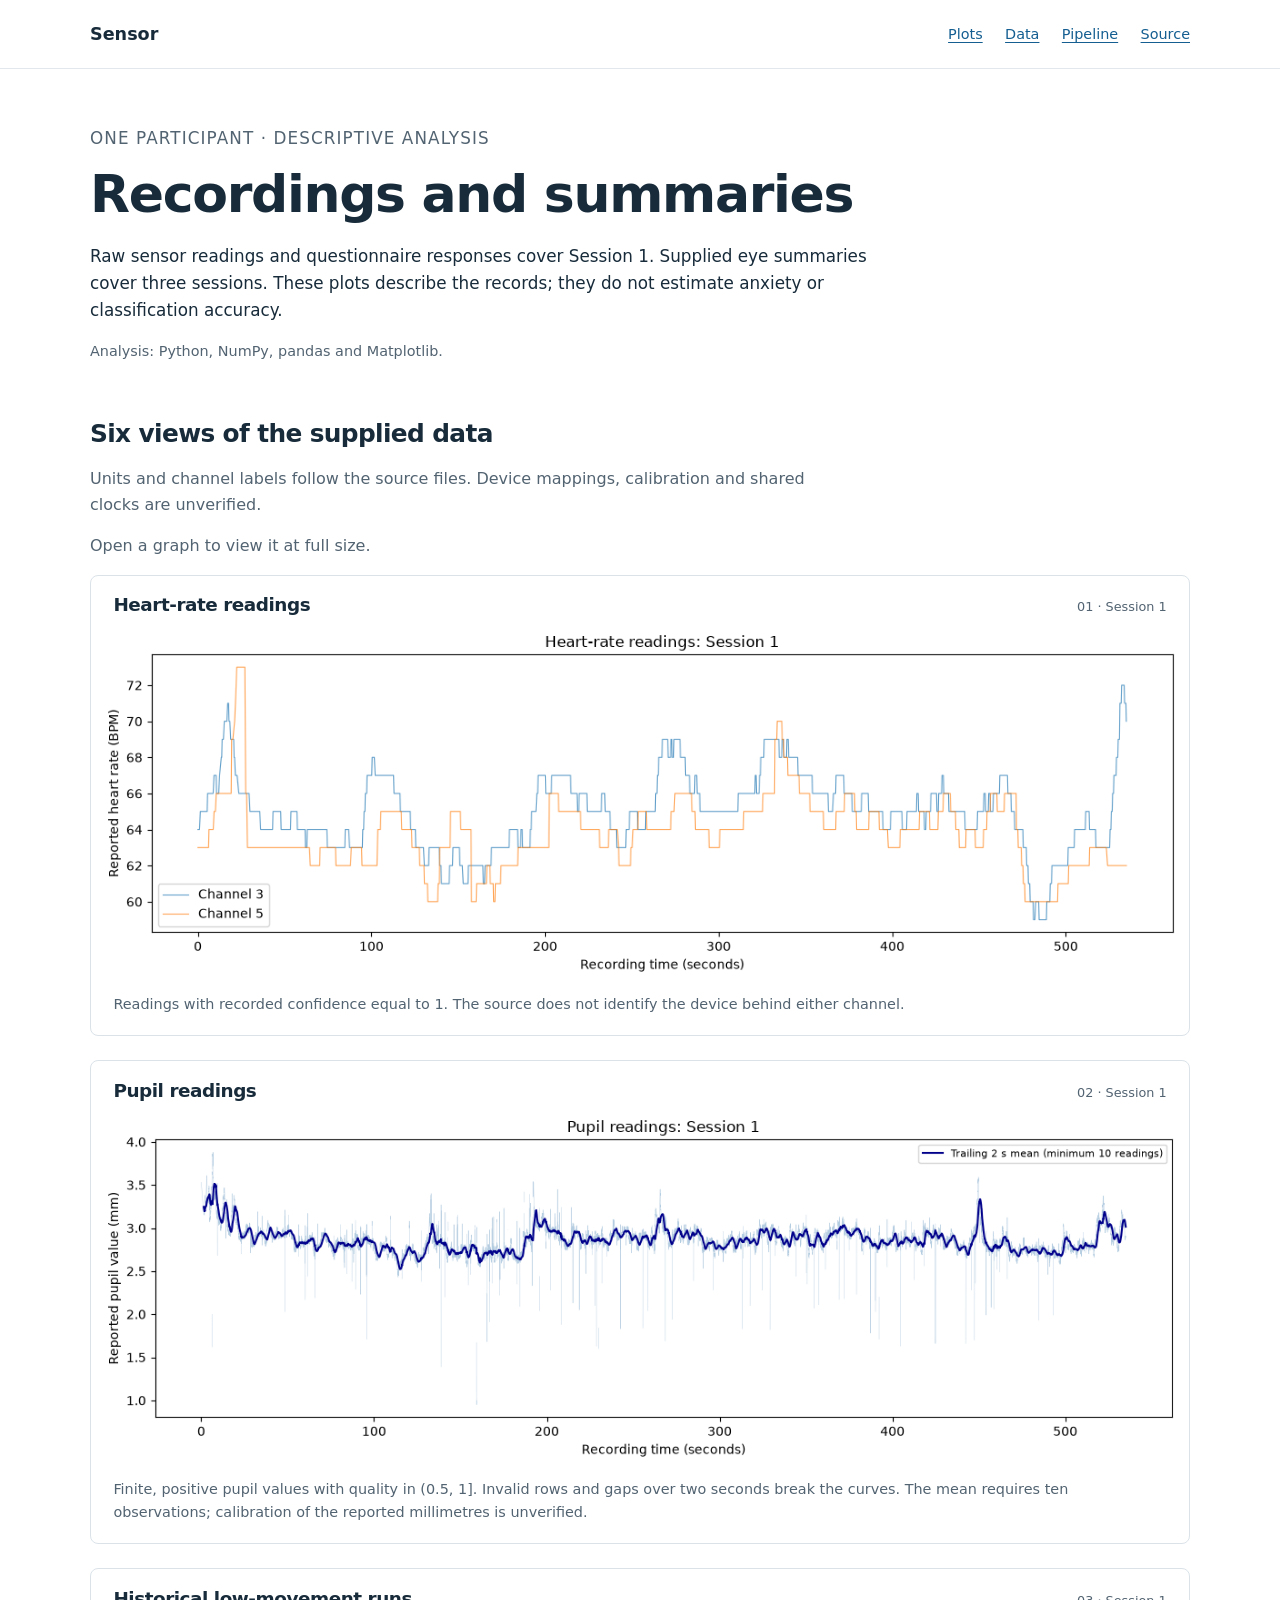
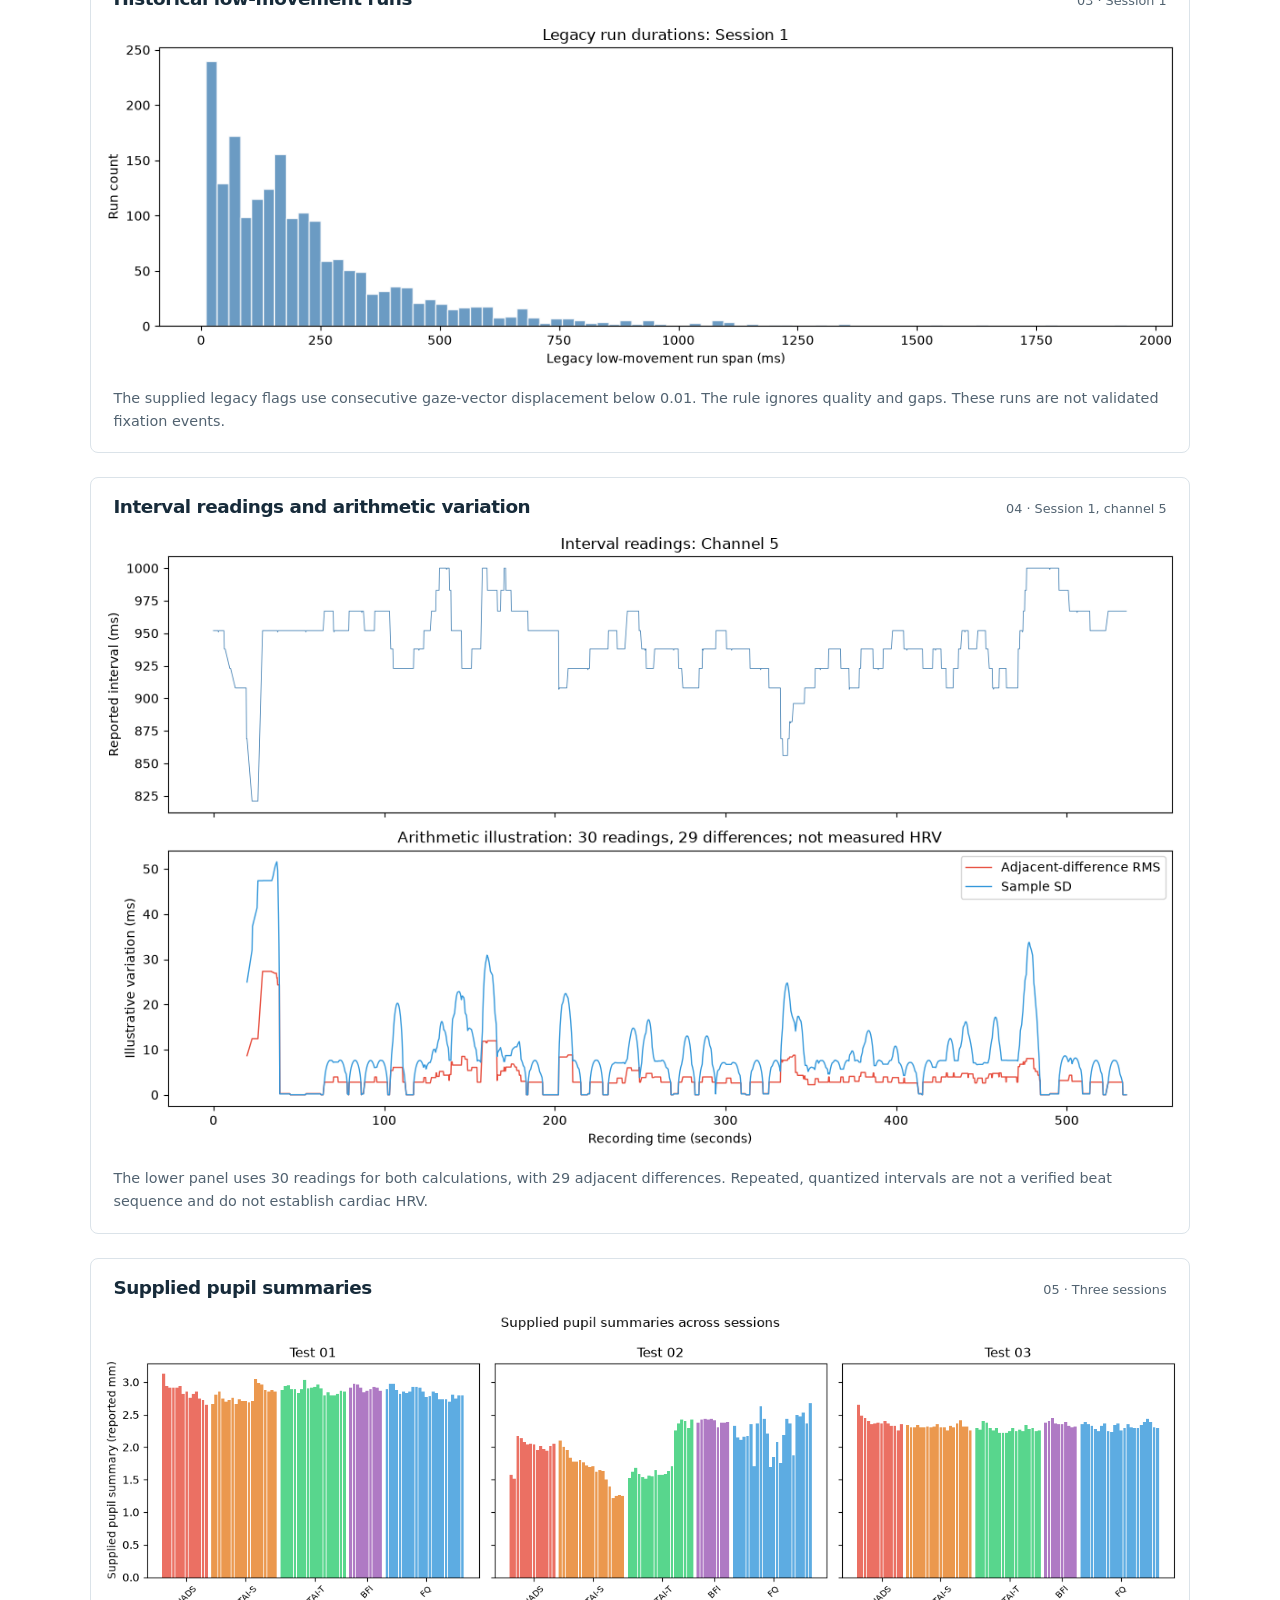
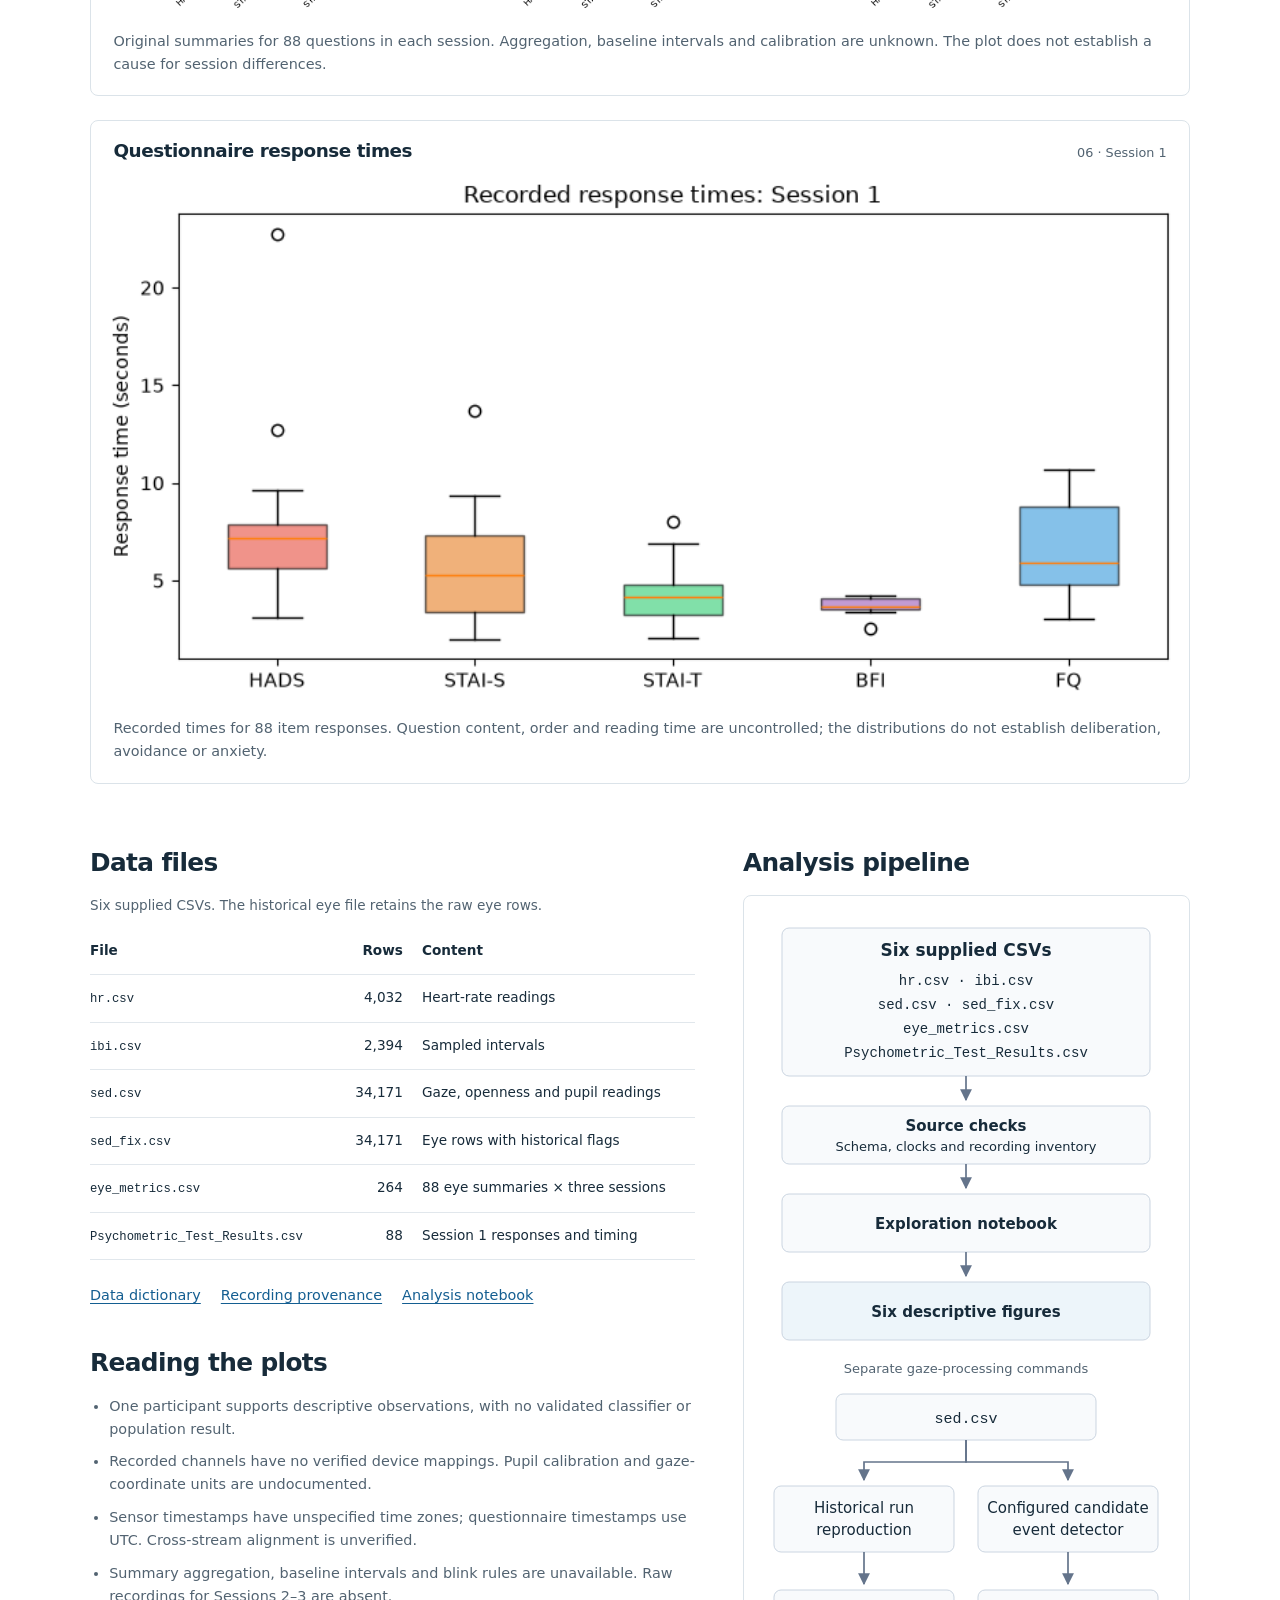
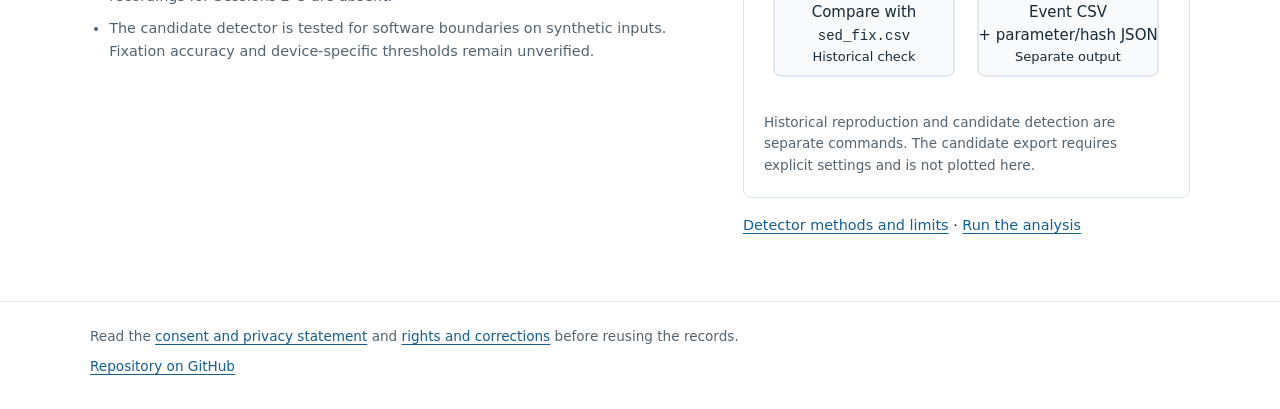
==== docs/index.html @ 4306611e "updated visuals" ====
<!doctype html>
<html lang="en">
  <head>
    <meta charset="utf-8">
    <meta name="viewport" content="width=device-width, initial-scale=1">
    <meta name="description" content="Descriptive plots of one participant's sensor recordings and supplied eye summaries, with data sources and analysis limits.">
    <title>Sensor · Recordings and summaries</title>
    <style>
      :root {
        color-scheme: light;
        font-family: system-ui, -apple-system, BlinkMacSystemFont, "Segoe UI", sans-serif;
        color: #172b3a;
        background: #fff;
        line-height: 1.6;
        font-synthesis: none;
      }

      * { box-sizing: border-box; }
      body { margin: 0; }
      a { color: #145e91; text-underline-offset: 0.2em; }
      a:hover { color: #0c3653; }
      a:focus-visible { outline: 3px solid #247bab; outline-offset: 4px; }
      p { margin: 0 0 1rem; }
      h1, h2, h3 { line-height: 1.25; letter-spacing: -0.025em; }
      h1 { margin: 0 0 1rem; font-size: clamp(2rem, 5vw, 3.25rem); font-weight: 650; }
      h2 { margin: 0 0 1rem; font-size: 1.55rem; font-weight: 650; }
      h3 { margin: 0; font-size: 1.15rem; font-weight: 650; }
      code { font-family: ui-monospace, SFMono-Regular, Consolas, monospace; font-size: 0.9em; }

      .wrap { width: min(1100px, calc(100% - 3rem)); margin-inline: auto; }
      .skip-link { position: absolute; left: 1rem; top: -5rem; background: #fff; padding: 0.5rem 1rem; }
      .skip-link:focus { top: 1rem; }
      .site-header { padding-block: 1.25rem; border-bottom: 1px solid #e1e7ec; }
      .header-row { display: flex; align-items: center; justify-content: space-between; gap: 1rem; }
      .project-name { font-size: 1.1rem; font-weight: 650; }
      nav { display: flex; flex-wrap: wrap; gap: 0.75rem 1.4rem; font-size: 0.9rem; }
      .intro { max-width: 800px; padding-block: 3.5rem 2.5rem; }
      .eyebrow { margin-bottom: 0.65rem; font-size: 0.8rem; color: #526371; letter-spacing: 0.065em; text-transform: uppercase; }
      .intro p { font-size: 1.05rem; }
      .tools { color: #526371; font-size: 0.9rem !important; }
      section { scroll-margin-top: 1.5rem; }
      .section-intro { max-width: 760px; color: #526371; }
      .plot-list { display: grid; gap: 1.5rem; }
      .plot-card { margin: 0; border: 1px solid #dbe3e9; border-radius: 8px; overflow: hidden; background: #fff; }
      .plot-heading { display: flex; align-items: baseline; justify-content: space-between; gap: 1rem; padding: 1.1rem 1.4rem 0; }
      .plot-scope { flex-shrink: 0; font-size: 0.8rem; color: #526371; }
      .plot-image { display: block; }
      .plot-image:focus-visible { outline-offset: -3px; }
      .plot-card img { display: block; width: 100%; height: auto; padding: 0.5rem; }
      .plot-card figcaption { padding: 0.25rem 1.4rem 1.2rem; color: #526371; font-size: 0.9rem; }
      .details { display: grid; grid-template-columns: minmax(0, 1.15fr) minmax(300px, 0.85fr); gap: 3rem; margin-block: 4rem; align-items: start; }
      .table-wrap { overflow-x: auto; margin-bottom: 1.5rem; }
      table { border-collapse: collapse; width: 100%; font-size: 0.85rem; }
      caption { text-align: left; padding-bottom: 0.75rem; color: #526371; }
      th, td { padding: 0.75rem 0.6rem; text-align: left; border-bottom: 1px solid #e1e7ec; vertical-align: top; }
      th:first-child, td:first-child { padding-left: 0; }
      th:last-child, td:last-child { padding-right: 0; }
      th { font-weight: 600; }
      .row-count { text-align: right; font-variant-numeric: tabular-nums; white-space: nowrap; }
      td code { overflow-wrap: anywhere; }
      .data-links { display: flex; flex-wrap: wrap; gap: 0.5rem 1.25rem; font-size: 0.9rem; }
      .limits { margin-top: 2.5rem; }
      .limits ul { margin: 0; padding-left: 1.2rem; color: #526371; font-size: 0.9rem; }
      .limits li + li { margin-top: 0.6rem; }
      .pipeline { margin: 0; padding: 1.25rem; border: 1px solid #dbe3e9; border-radius: 8px; }
      .pipeline svg { display: block; width: 100%; max-width: 400px; height: auto; margin-inline: auto; }
      .pipeline figcaption { margin-top: 1rem; font-size: 0.85rem; color: #526371; }
      .methods-link { margin: 1rem 0 0; font-size: 0.9rem; }
      footer { padding-block: 1.5rem 2rem; border-top: 1px solid #e1e7ec; color: #526371; font-size: 0.85rem; }
      footer p { margin-bottom: 0.5rem; }

      @media (max-width: 820px) {
        .details { grid-template-columns: 1fr; gap: 2.5rem; }
        .pipeline { max-width: 480px; margin-inline: auto; }
      }

      @media (max-width: 540px) {
        .wrap { width: calc(100% - 2rem); }
        .header-row { align-items: flex-start; flex-direction: column; gap: 0.6rem; }
        nav { gap: 0.5rem 1rem; }
        .intro { padding-block: 2.5rem 1.75rem; }
        .plot-heading { flex-direction: column; gap: 0.25rem; padding: 1rem 1rem 0; }
        .plot-card img { padding: 0.25rem; }
        .plot-card figcaption { padding: 0.3rem 1rem 1rem; }
        .details { margin-block: 3rem; }
        .pipeline { padding: 0.75rem; }
        th, td { padding-inline: 0.4rem; }
      }
    </style>
  </head>
  <body>
    <a class="skip-link" href="#plots">Skip to plots</a>
    <header class="site-header">
      <div class="wrap header-row">
        <span class="project-name">Sensor</span>
        <nav aria-label="Main navigation">
          <a href="#plots">Plots</a>
          <a href="#data">Data</a>
          <a href="#pipeline">Pipeline</a>
          <a href="https://github.com/urmeo/sensor">Source</a>
        </nav>
      </div>
    </header>

    <main class="wrap">
      <div class="intro">
        <p class="eyebrow">One participant · Descriptive analysis</p>
        <h1>Recordings and summaries</h1>
        <p>Raw sensor readings and questionnaire responses cover Session 1. Supplied eye summaries cover three sessions. These plots describe the records; they do not estimate anxiety or classification accuracy.</p>
        <p class="tools">Analysis: Python, NumPy, pandas and Matplotlib.</p>
      </div>

      <section id="plots" aria-labelledby="plots-title">
        <h2 id="plots-title">Six views of the supplied data</h2>
        <p class="section-intro">Units and channel labels follow the source files. Device mappings, calibration and shared clocks are unverified.</p>
        <p class="section-intro">Open a graph to view it at full size.</p>
        <div class="plot-list">
          <figure class="plot-card">
            <div class="plot-heading">
              <h3>Heart-rate readings</h3>
              <span class="plot-scope">01 · Session 1</span>
            </div>
            <a class="plot-image" href="figures/01_heart_rate.png">
              <img src="figures/01_heart_rate.png" width="1200" height="400" alt="Reported heart rate over recording time for anonymous channels 3 and 5 in Session 1." decoding="async">
            </a>
            <figcaption>Readings with recorded confidence equal to 1. The source does not identify the device behind either channel.</figcaption>
          </figure>

          <figure class="plot-card">
            <div class="plot-heading">
              <h3>Pupil readings</h3>
              <span class="plot-scope">02 · Session 1</span>
            </div>
            <a class="plot-image" href="figures/02_pupil_readings.png">
              <img src="figures/02_pupil_readings.png" width="1200" height="400" alt="Reported pupil values and a trailing two-second mean over Session 1 recording time, with breaks at invalid readings and long gaps." loading="lazy" decoding="async">
            </a>
            <figcaption>Finite, positive pupil values with quality in (0.5, 1]. Invalid rows and gaps over two seconds break the curves. The mean requires ten observations; calibration of the reported millimetres is unverified.</figcaption>
          </figure>

          <figure class="plot-card">
            <div class="plot-heading">
              <h3>Historical low-movement runs</h3>
              <span class="plot-scope">03 · Session 1</span>
            </div>
            <a class="plot-image" href="figures/03_legacy_run_durations.png">
              <img src="figures/03_legacy_run_durations.png" width="1200" height="400" alt="Histogram of positive elapsed spans for historical low-movement gaze runs in Session 1." loading="lazy" decoding="async">
            </a>
            <figcaption>The supplied legacy flags use consecutive gaze-vector displacement below 0.01. The rule ignores quality and gaps. These runs are not validated fixation events.</figcaption>
          </figure>

          <figure class="plot-card">
            <div class="plot-heading">
              <h3>Interval readings and arithmetic variation</h3>
              <span class="plot-scope">04 · Session 1, channel 5</span>
            </div>
            <a class="plot-image" href="figures/04_interval_variation.png">
              <img src="figures/04_interval_variation.png" width="1200" height="700" alt="Two panels showing channel 5 interval readings and illustrative adjacent-difference RMS and sample standard deviation in windows of 30 readings." loading="lazy" decoding="async">
            </a>
            <figcaption>The lower panel uses 30 readings for both calculations, with 29 adjacent differences. Repeated, quantized intervals are not a verified beat sequence and do not establish cardiac HRV.</figcaption>
          </figure>

          <figure class="plot-card">
            <div class="plot-heading">
              <h3>Supplied pupil summaries</h3>
              <span class="plot-scope">05 · Three sessions</span>
            </div>
            <a class="plot-image" href="figures/05_pupil_summaries.png">
              <img src="figures/05_pupil_summaries.png" width="1400" height="400" alt="Three panels showing supplied pupil summaries for Test 01, Test 02 and Test 03, grouped by questionnaire type." loading="lazy" decoding="async">
            </a>
            <figcaption>Original summaries for 88 questions in each session. Aggregation, baseline intervals and calibration are unknown. The plot does not establish a cause for session differences.</figcaption>
          </figure>

          <figure class="plot-card">
            <div class="plot-heading">
              <h3>Questionnaire response times</h3>
              <span class="plot-scope">06 · Session 1</span>
            </div>
            <a class="plot-image" href="figures/06_response_times.png">
              <img src="figures/06_response_times.png" width="800" height="400" alt="Box plots of recorded response times for HADS, STAI-S, STAI-T, BFI and FQ questionnaire items in Session 1." loading="lazy" decoding="async">
            </a>
            <figcaption>Recorded times for 88 item responses. Question content, order and reading time are uncontrolled; the distributions do not establish deliberation, avoidance or anxiety.</figcaption>
          </figure>
        </div>
      </section>

      <div class="details">
        <div>
          <section id="data" aria-labelledby="data-title">
            <h2 id="data-title">Data files</h2>
            <div class="table-wrap">
              <table>
                <caption>Six supplied CSVs. The historical eye file retains the raw eye rows.</caption>
                <thead>
                  <tr><th scope="col">File</th><th scope="col" class="row-count">Rows</th><th scope="col">Content</th></tr>
                </thead>
                <tbody>
                  <tr><td><code>hr.csv</code></td><td class="row-count">4,032</td><td>Heart-rate readings</td></tr>
                  <tr><td><code>ibi.csv</code></td><td class="row-count">2,394</td><td>Sampled intervals</td></tr>
                  <tr><td><code>sed.csv</code></td><td class="row-count">34,171</td><td>Gaze, openness and pupil readings</td></tr>
                  <tr><td><code>sed_fix.csv</code></td><td class="row-count">34,171</td><td>Eye rows with historical flags</td></tr>
                  <tr><td><code>eye_metrics.csv</code></td><td class="row-count">264</td><td>88 eye summaries × three sessions</td></tr>
                  <tr><td><code>Psychometric_Test_Results.csv</code></td><td class="row-count">88</td><td>Session 1 responses and timing</td></tr>
                </tbody>
              </table>
            </div>
            <div class="data-links">
              <a href="https://github.com/urmeo/sensor/blob/main/data/DATA_DICTIONARY.md">Data dictionary</a>
              <a href="https://github.com/urmeo/sensor/blob/main/data/RECORDING_PROVENANCE.json">Recording provenance</a>
              <a href="https://github.com/urmeo/sensor/blob/main/notebooks/explore_data.ipynb">Analysis notebook</a>
            </div>
          </section>

          <section class="limits" aria-labelledby="limits-title">
            <h2 id="limits-title">Reading the plots</h2>
            <ul>
              <li>One participant supports descriptive observations, with no validated classifier or population result.</li>
              <li>Recorded channels have no verified device mappings. Pupil calibration and gaze-coordinate units are undocumented.</li>
              <li>Sensor timestamps have unspecified time zones; questionnaire timestamps use UTC. Cross-stream alignment is unverified.</li>
              <li>Summary aggregation, baseline intervals and blink rules are unavailable. Raw recordings for Sessions 2–3 are absent.</li>
              <li>The candidate detector is tested for software boundaries on synthetic inputs. Fixation accuracy and device-specific thresholds remain unverified.</li>
            </ul>
          </section>
        </div>

        <section id="pipeline" aria-labelledby="pipeline-title">
          <h2 id="pipeline-title">Analysis pipeline</h2>
          <figure class="pipeline">
            <svg viewBox="0 0 400 780" xmlns="http://www.w3.org/2000/svg" role="img" aria-labelledby="pipeline-svg-title pipeline-svg-desc">
              <title id="pipeline-svg-title">Descriptive analysis and separate gaze-processing commands</title>
              <desc id="pipeline-svg-desc">The six supplied CSV files pass through source checks and the analysis notebook to six descriptive figures. Separately, sed.csv can reproduce historical gaze runs for comparison with sed_fix.csv or run a configured candidate event detector that writes an event CSV and parameter and hash JSON. Candidate outputs do not feed these figures.</desc>
              <defs>
                <marker id="arrow" viewBox="0 0 10 10" refX="9" refY="5" markerWidth="7" markerHeight="7" orient="auto-start-reverse">
                  <path d="M 0 0 L 10 5 L 0 10 z" fill="#64748b"/>
                </marker>
              </defs>
              <g fill="#f8fafc" stroke="#cbd5e1">
                <rect x="16" y="12" width="368" height="148" rx="7"/>
                <rect x="16" y="190" width="368" height="58" rx="7"/>
                <rect x="16" y="278" width="368" height="58" rx="7"/>
                <rect x="16" y="366" width="368" height="58" rx="7" fill="#edf5fa"/>
                <rect x="70" y="478" width="260" height="46" rx="7"/>
                <rect x="8" y="570" width="180" height="66" rx="7"/>
                <rect x="212" y="570" width="180" height="66" rx="7"/>
                <rect x="8" y="674" width="180" height="86" rx="7"/>
                <rect x="212" y="674" width="180" height="86" rx="7"/>
              </g>
              <g stroke="#64748b" stroke-width="1.7" fill="none" marker-end="url(#arrow)">
                <path d="M200 160 V184"/>
                <path d="M200 248 V272"/>
                <path d="M200 336 V360"/>
                <path d="M200 524 V546 H98 V564"/>
                <path d="M200 524 V546 H302 V564"/>
                <path d="M98 636 V668"/>
                <path d="M302 636 V668"/>
              </g>
              <g fill="#172b3a" text-anchor="middle" font-family="system-ui, sans-serif" font-size="15">
                <text x="200" y="40" font-size="17" font-weight="600">Six supplied CSVs</text>
                <text x="200" y="69" font-family="ui-monospace, monospace" font-size="14">hr.csv · ibi.csv</text>
                <text x="200" y="93" font-family="ui-monospace, monospace" font-size="14">sed.csv · sed_fix.csv</text>
                <text x="200" y="117" font-family="ui-monospace, monospace" font-size="14">eye_metrics.csv</text>
                <text x="200" y="141" font-family="ui-monospace, monospace" font-size="14">Psychometric_Test_Results.csv</text>
                <text x="200" y="215" font-weight="600">Source checks</text>
                <text x="200" y="235" font-size="13">Schema, clocks and recording inventory</text>
                <text x="200" y="313" font-weight="600">Exploration notebook</text>
                <text x="200" y="401" font-weight="600">Six descriptive figures</text>
                <text x="200" y="457" fill="#526371" font-size="13">Separate gaze-processing commands</text>
                <text x="200" y="507" font-family="ui-monospace, monospace">sed.csv</text>
                <text x="98" y="597">Historical run</text>
                <text x="98" y="619">reproduction</text>
                <text x="302" y="597">Configured candidate</text>
                <text x="302" y="619">event detector</text>
                <text x="98" y="701">Compare with</text>
                <text x="98" y="724" font-family="ui-monospace, monospace" font-size="14">sed_fix.csv</text>
                <text x="98" y="745" font-size="13">Historical check</text>
                <text x="302" y="701">Event CSV</text>
                <text x="302" y="724">+ parameter/hash JSON</text>
                <text x="302" y="745" font-size="13">Separate output</text>
              </g>
            </svg>
            <figcaption>Historical reproduction and candidate detection are separate commands. The candidate export requires explicit settings and is not plotted here.</figcaption>
          </figure>
          <p class="methods-link"><a href="https://github.com/urmeo/sensor/blob/main/docs/FIXATION_DETECTOR.md">Detector methods and limits</a> · <a href="https://github.com/urmeo/sensor/blob/main/README.md">Run the analysis</a></p>
        </section>
      </div>
    </main>

    <footer>
      <div class="wrap">
        <p>Read the <a href="https://github.com/urmeo/sensor/blob/main/DATA_ETHICS.md">consent and privacy statement</a> and <a href="https://github.com/urmeo/sensor/blob/main/NOTICE.md">rights and corrections</a> before reusing the records.</p>
        <a href="https://github.com/urmeo/sensor/tree/main">Repository on GitHub</a>
      </div>
    </footer>
  </body>
</html>
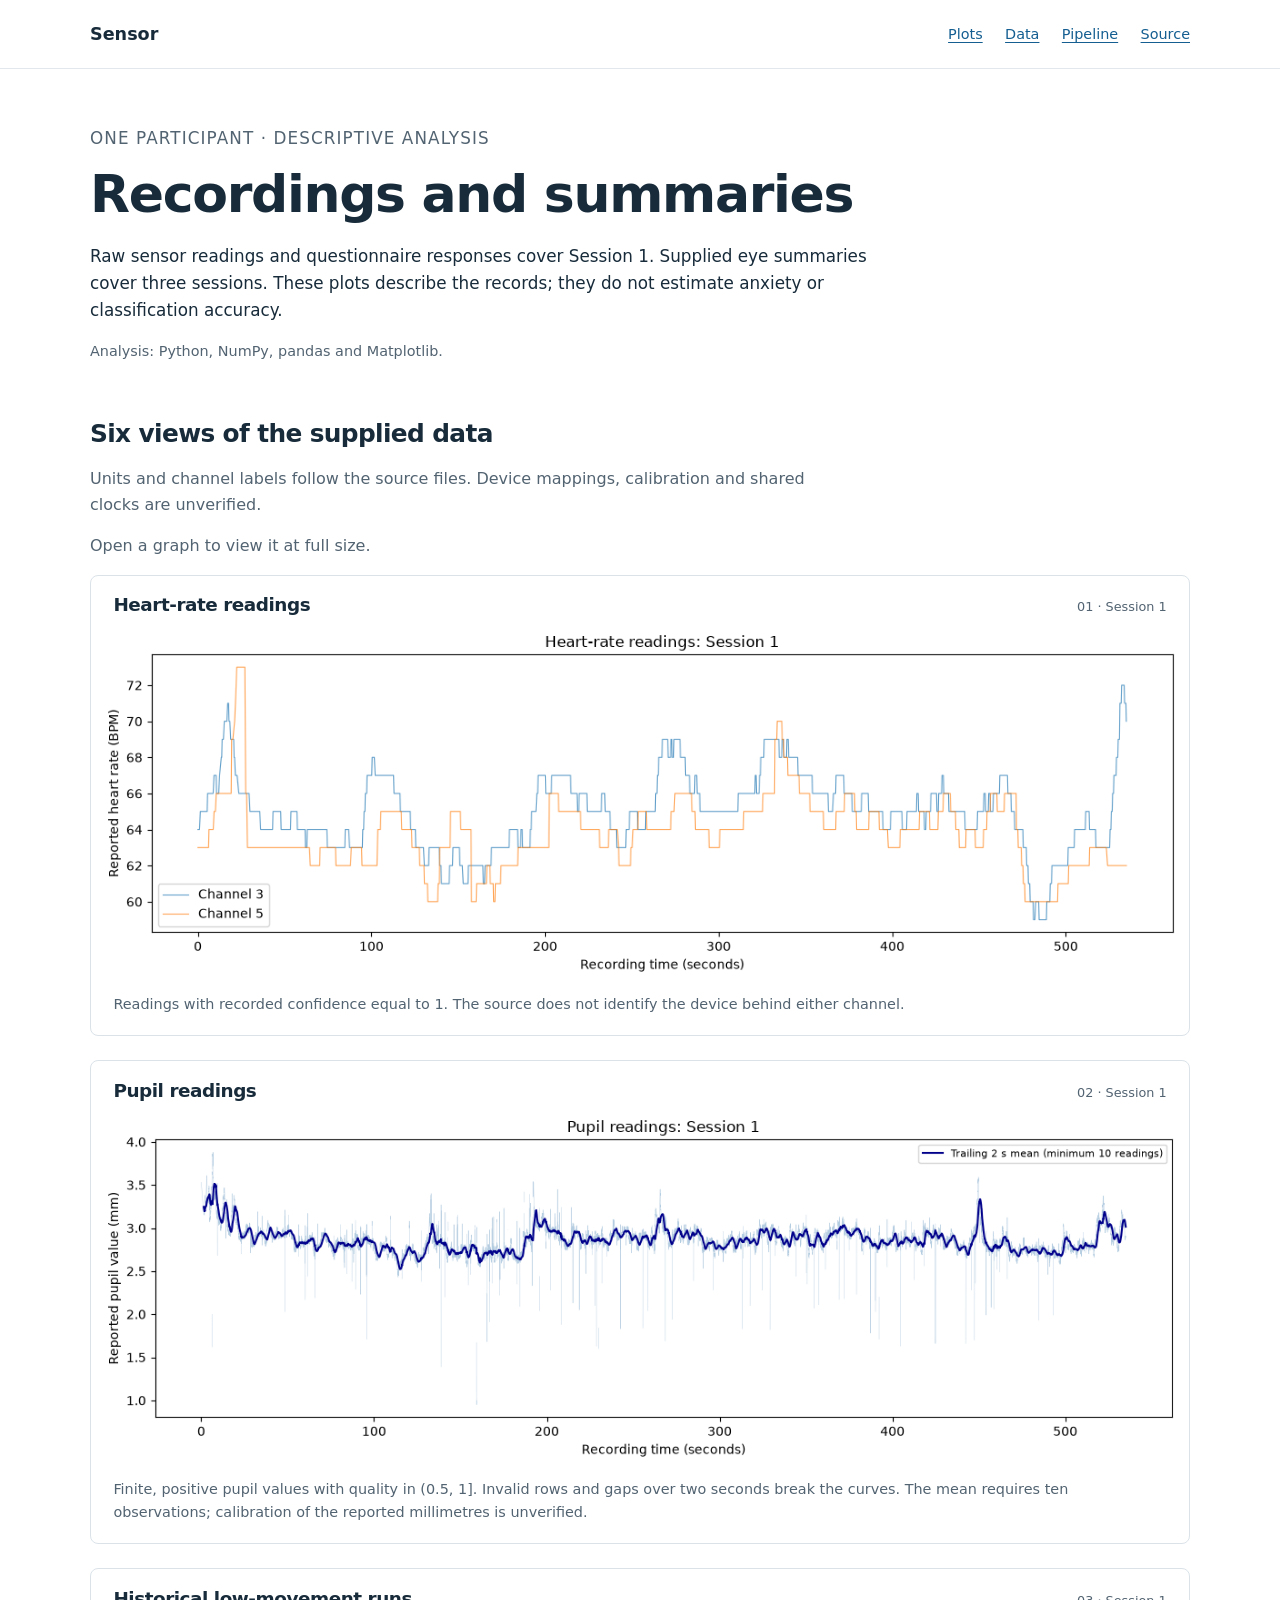
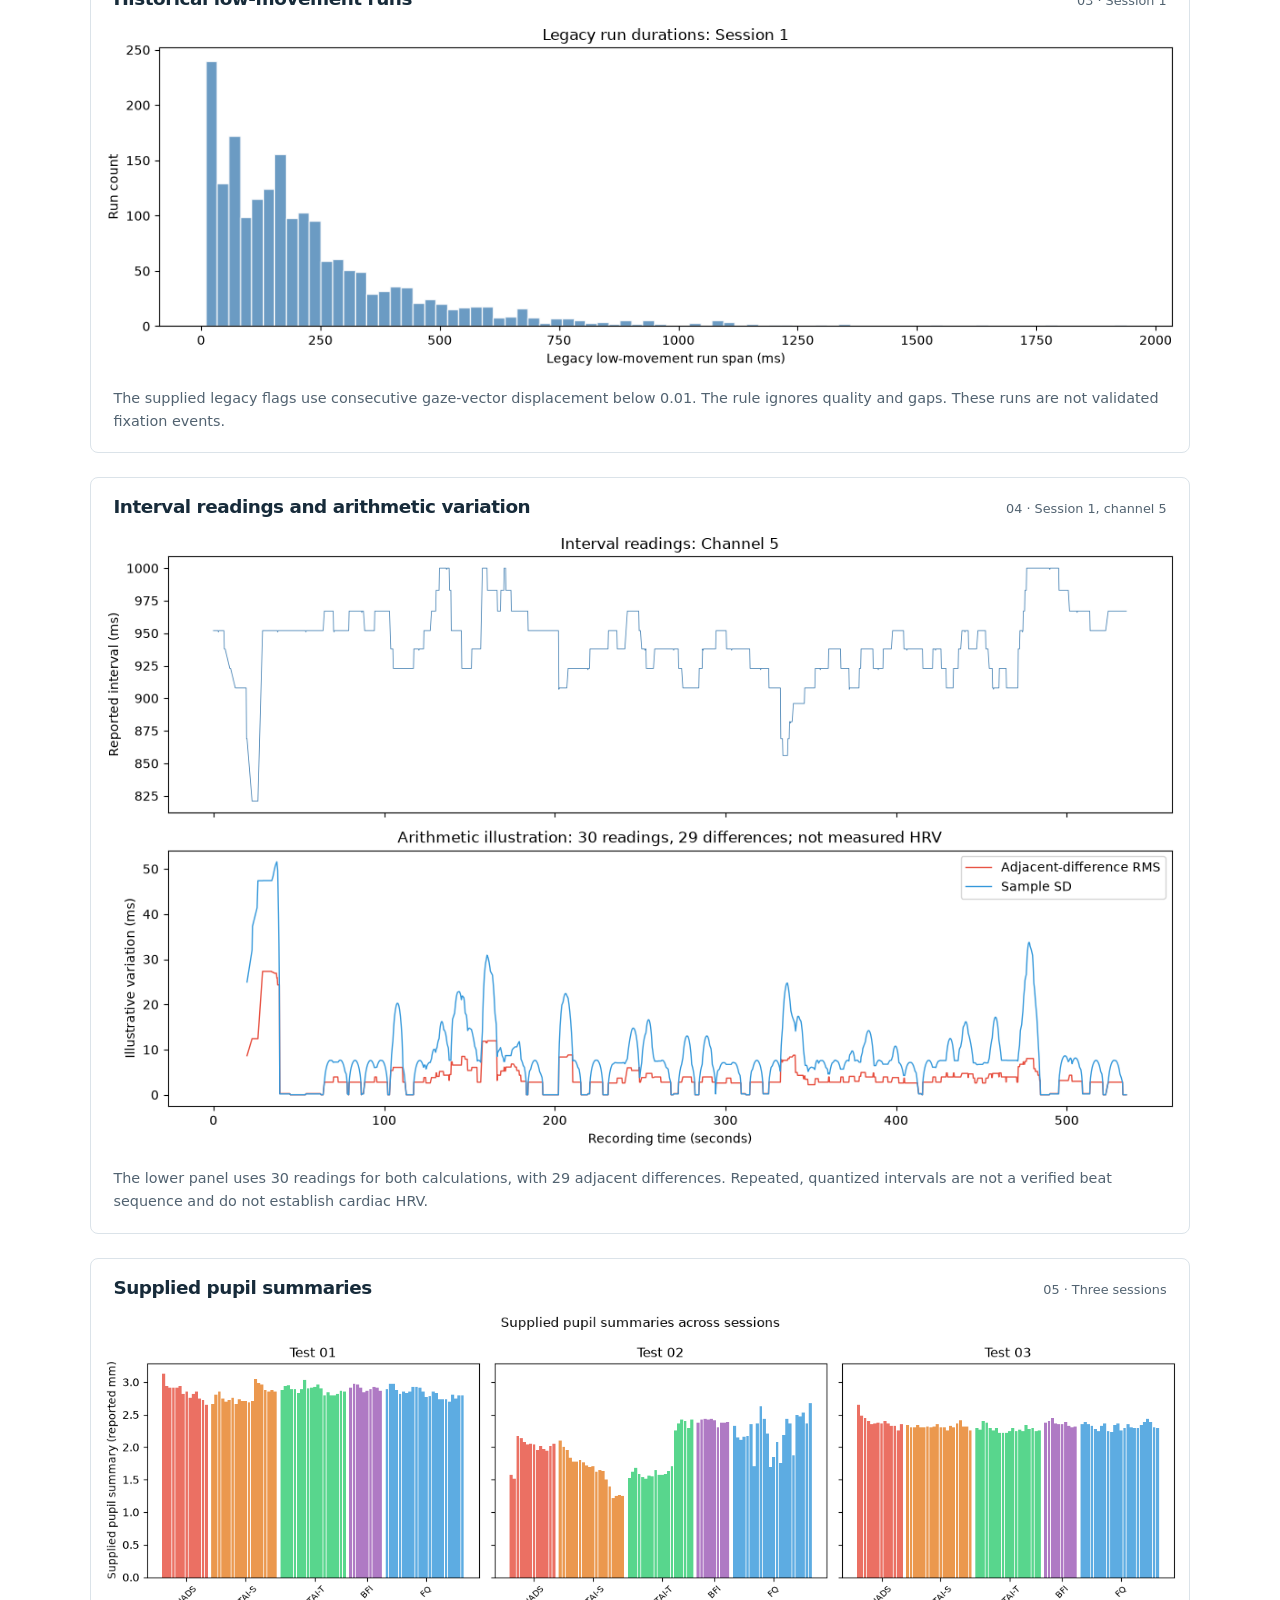
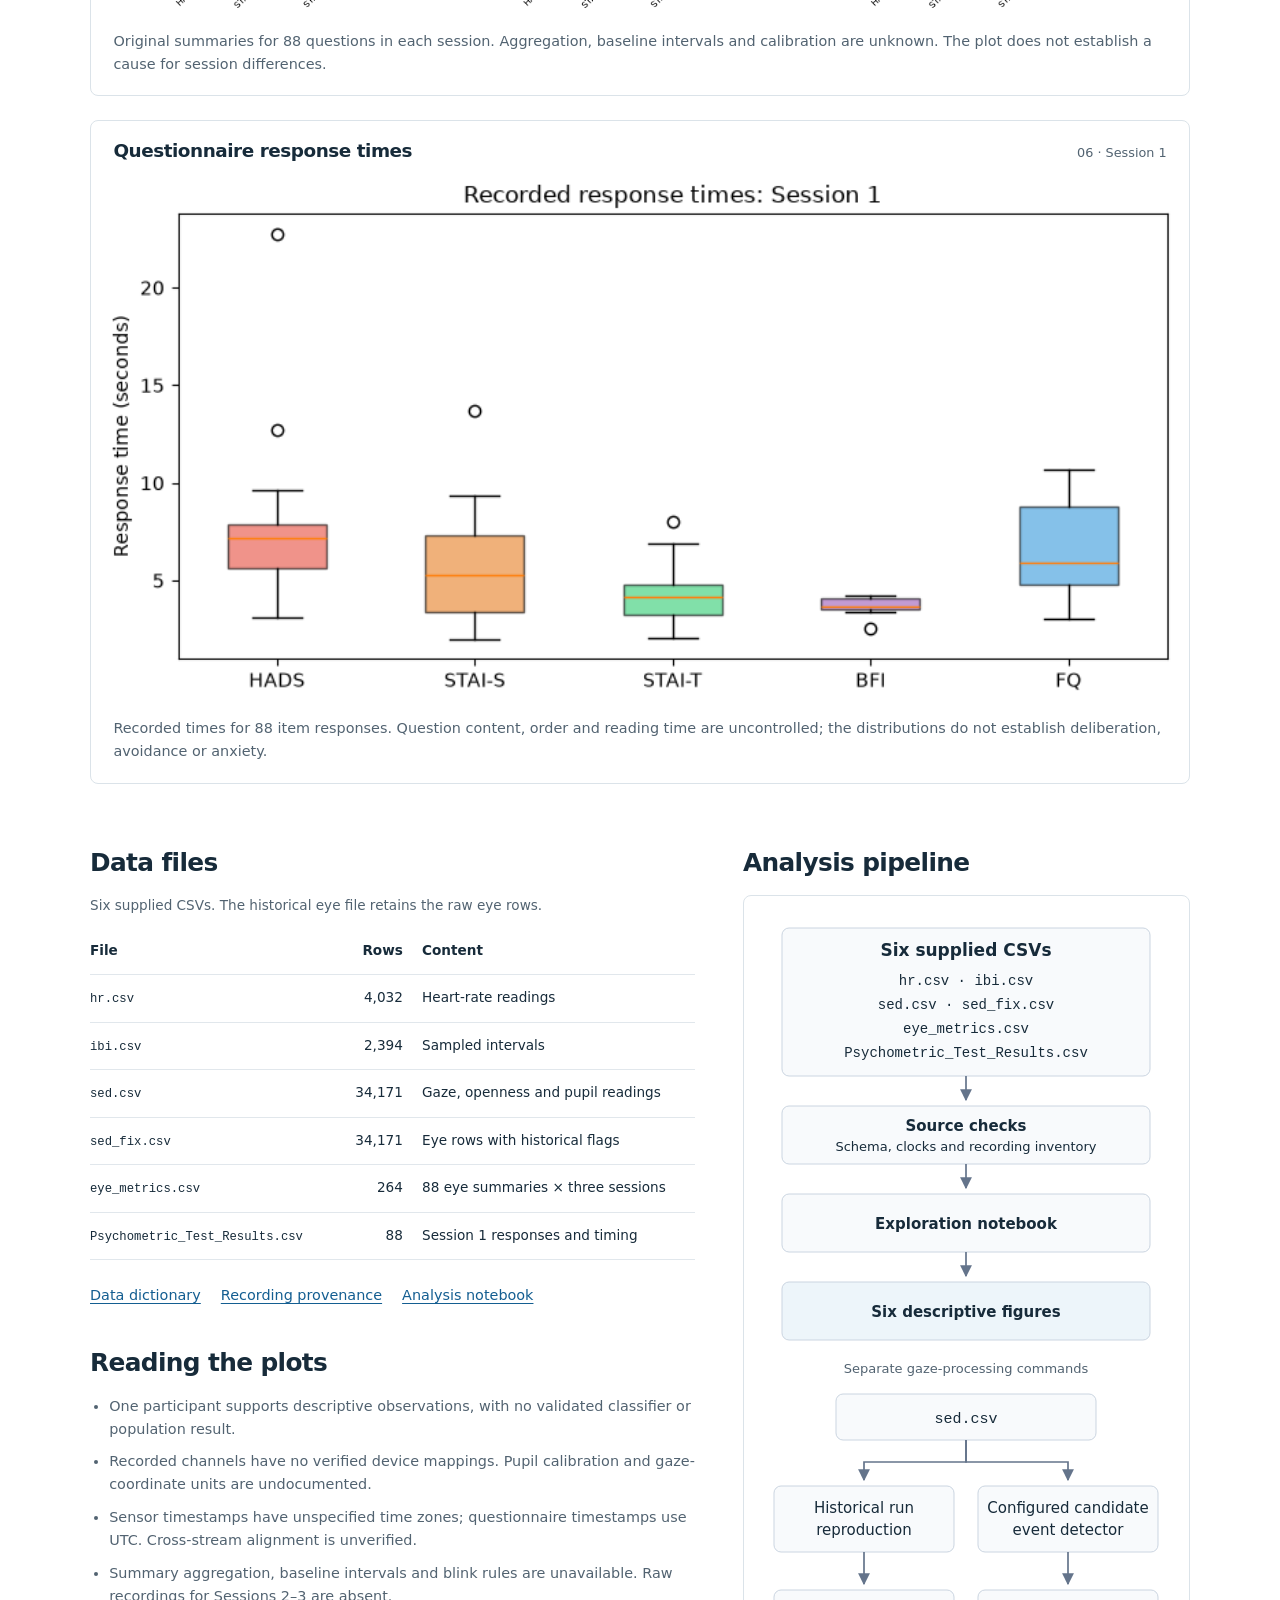
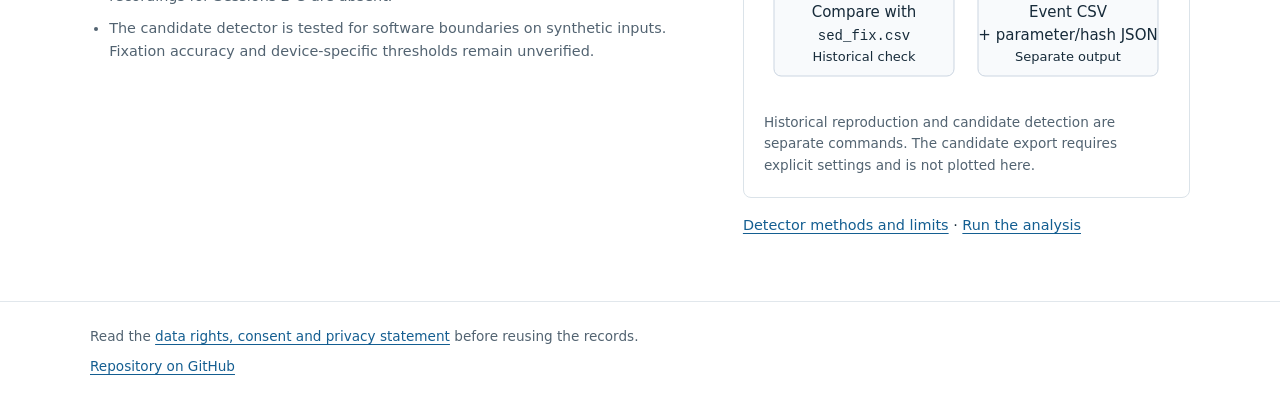
==== commit a7f9e565: "updated docs" ====
--- a/docs/index.html
+++ b/docs/index.html
@@ -286,7 +286,7 @@
 
     <footer>
       <div class="wrap">
-        <p>Read the <a href="https://github.com/urmeo/sensor/blob/main/DATA_ETHICS.md">consent and privacy statement</a> and <a href="https://github.com/urmeo/sensor/blob/main/NOTICE.md">rights and corrections</a> before reusing the records.</p>
+        <p>Read the <a href="https://github.com/urmeo/multimodal-multisensor/blob/main/DATA_ETHICS.md">data rights, consent and privacy statement</a> before reusing the records.</p>
         <a href="https://github.com/urmeo/sensor/tree/main">Repository on GitHub</a>
       </div>
     </footer>
